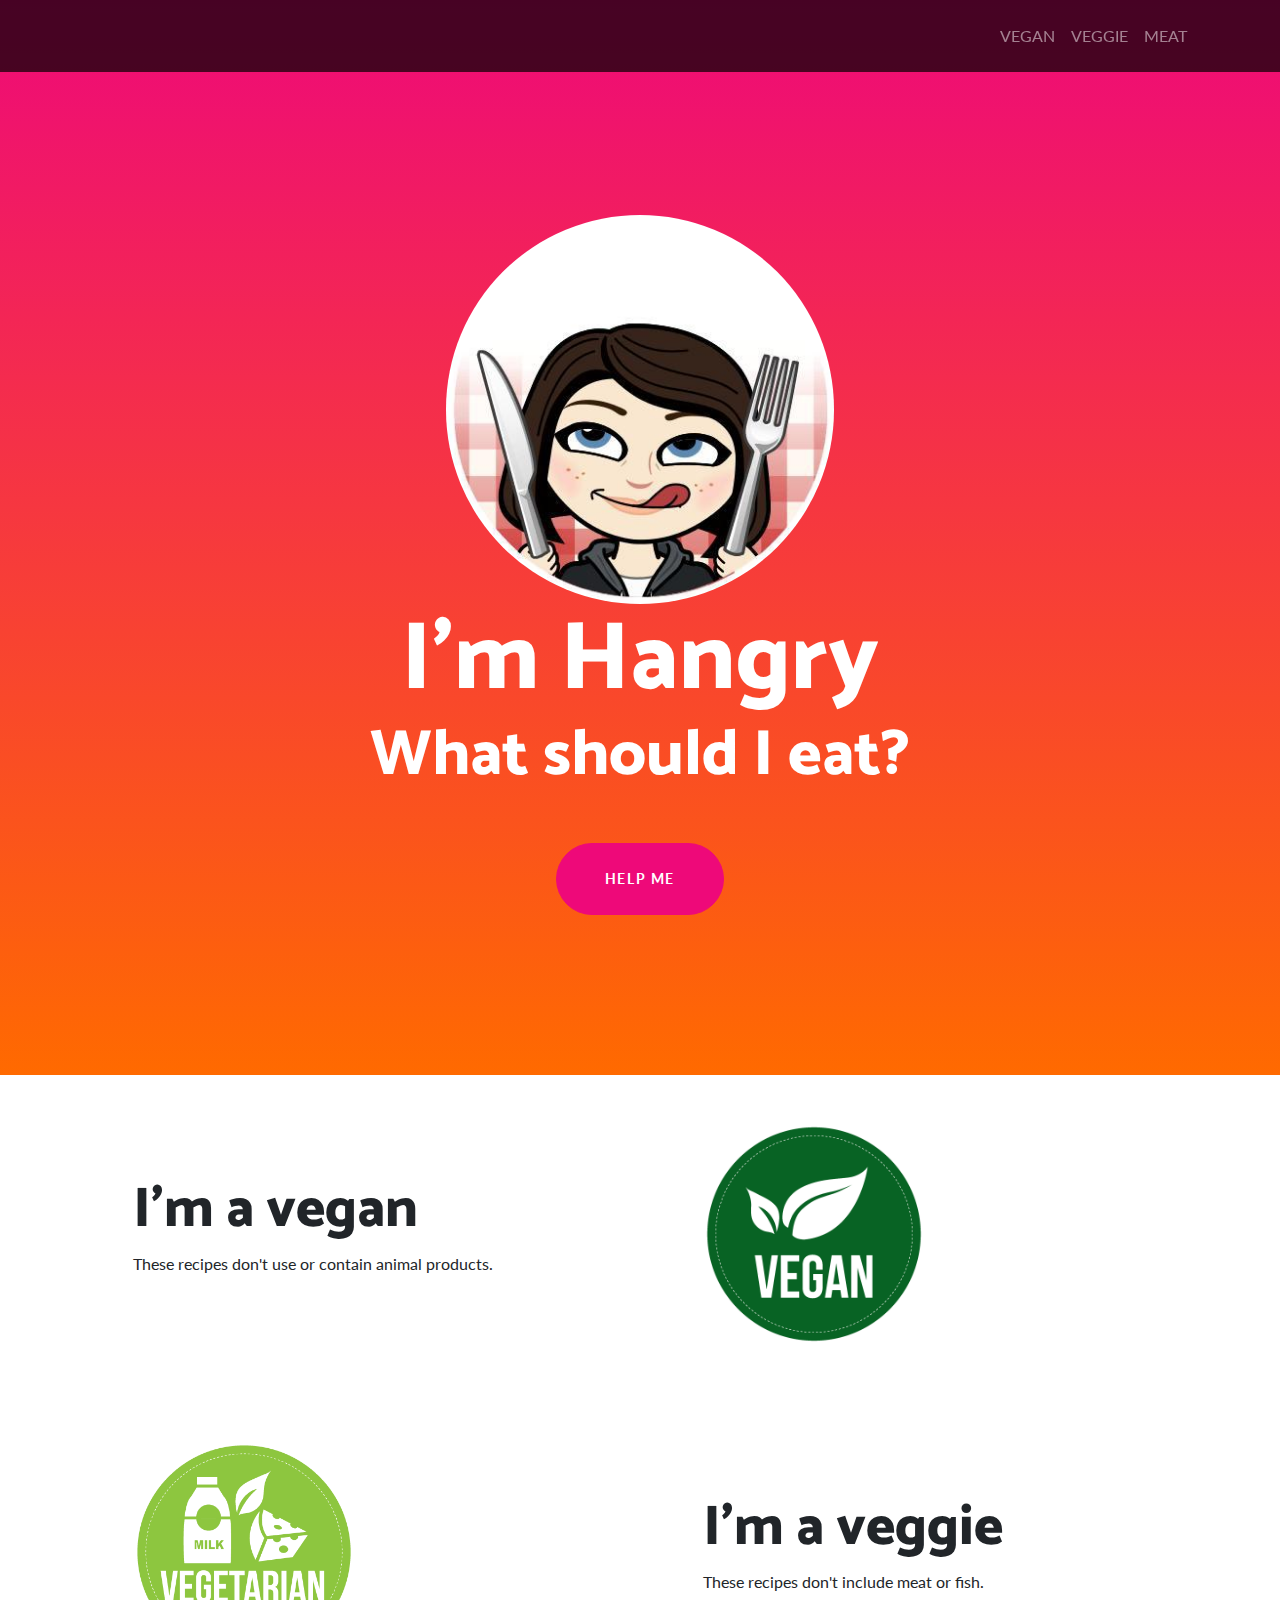
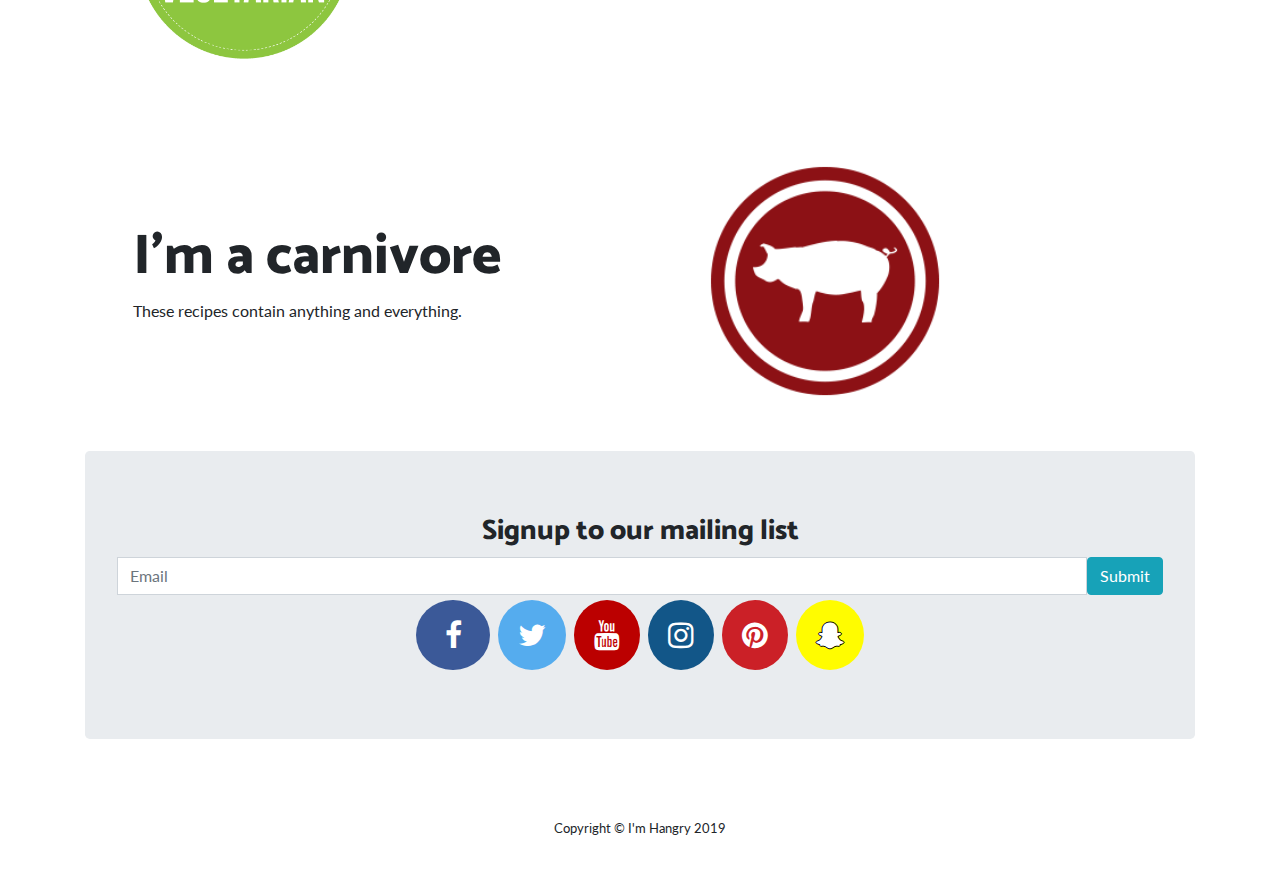
==== about.html @ 260f8121 "Create about.html" ====
<!DOCTYPE html>
<html lang="en">

<head>

  <meta charset="utf-8">
  <meta name="viewport" content="width=device-width, initial-scale=1, shrink-to-fit=no">
  <meta name="Hangry" content="">
  <meta name="Shannon" content="">

  <title>I'm Hangry</title>

  <!-- Bootstrap core CSS -->
  <link href="vendor/bootstrap/css/bootstrap.min.css" rel="stylesheet">

  <!-- Custom fonts for this template -->
  <link href="https://fonts.googleapis.com/css?family=Catamaran:100,200,300,400,500,600,700,800,900" rel="stylesheet">
  <link href="https://fonts.googleapis.com/css?family=Lato:100,100i,300,300i,400,400i,700,700i,900,900i" rel="stylesheet">

  <!-- Custom styles for this template -->
  <link href="css/one-page-wonder.min.css" rel="stylesheet">

  <!-- Add icon library -->
  <link rel="stylesheet" href="https://cdnjs.cloudflare.com/ajax/libs/font-awesome/4.7.0/css/font-awesome.min.css">

  <style>
.fa {
  padding: 20px;
  font-size: 30px;
  text-align: center;
  text-decoration: none;
  margin: 5px 2px;
  border-radius: 50%;
}

  .fa:hover {
      opacity: 0.7;
  }

  .fa-twitter {
    background: #55ACEE;
    color: white;
  }

  .fa-facebook {
    background: #3B5998;
    color: white;
  }

  .fa-youtube {
    background: #bb0000;
    color: white;
  }

  .fa-instagram {
    background: #125688;
    color: white;
  }

  .fa-pinterest {
    background: #cb2027;
    color: white;
  }

  .fa-snapchat-ghost {
    background: #fffc00;
    color: white;
    text-shadow: -1px 0 black, 0 1px black, 1px 0 black, 0 -1px black;
  }

  </style>

</head>

<body>


  <!-- Navigation -->
  <nav class="navbar navbar-expand-lg navbar-dark navbar-custom fixed-top">
    <div class="container">
      <button class="navbar-toggler" type="button" data-toggle="collapse" data-target="#navbarResponsive" aria-controls="navbarResponsive" aria-expanded="false" aria-label="Toggle navigation">
        <span class="navbar-toggler-icon"></span>
      </button>
      <div class="collapse navbar-collapse" id="navbarResponsive">
        <ul class="navbar-nav ml-auto">
            <a class="nav-link" href="vegan.html">VEGAN</a>
            <a class="nav-link" href="veggie.html">VEGGIE</a>
            <a class="nav-link" href="meat.html">MEAT</a>
        </ul>
      </div>
    </div>
  </nav>

  <header class="masthead text-center text-white">
    <div class="masthead-content">
      <div class="container">
        <img class="img-fluid rounded-circle" src="img/hungry.jpeg" alt="" style="width:35%"">
        <h1 class="masthead-heading mb-0">I'm Hangry</h1>
        <h2 class="masthead-subheading mb-0">What should I eat?</h2>
        <a href="https://www.just-eat.co.uk/"" img class="btn btn-primary btn-xl rounded-pill mt-5">Help Me</a>
      </div>
    </div>
  </header>

  <section>
    <div class="container">
      <div class="row align-items-center">
        <div class="col-lg-6 order-lg-2">
          <div class="p-5">
            <a href="vegan.html">
              <img class="img-fluid rounded-circle" src="img/vegan.png" alt="" style="width:50%"">
             </a>
          </div>
        </div>
        <div class="col-lg-6 order-lg-1">
          <div class="p-5">
            <h2 class="display-4">I'm a vegan</h2>
            <p>These recipes don't use or contain animal products.</p>
          </div>
        </div>
      </div>
    </div>
  </section>

  <section>
    <div class="container">
      <div class="row align-items-center">
        <div class="col-lg-6">
          <div class="p-5">
            <a href="veggie.html">
              <img class="img-fluid rounded-circle" src="img/veggie.png" alt="" style="width:50%">
            </a>
          </div>
        </div>
        <div class="col-lg-6">
          <div class="p-5">
            <h2 class="display-4">I'm a veggie</h2>
            <p>These recipes don't include meat or fish.</p>
          </div>
        </div>
      </div>
    </div>
  </section>

  <section>
    <div class="container">
      <div class="row align-items-center">
        <div class="col-lg-6 order-lg-2">
          <div class="p-5">
            <a href="meat.html">
              <img class="img-fluid rounded-circle" src="img/meat.png" alt="" style="width:55%">
             </a>
          </div>
        </div>
        <div class="col-lg-6 order-lg-1">
          <div class="p-5">
            <h2 class="display-4">I'm a carnivore</h2>
            <p>These recipes contain anything and everything.</p>
          </div>
        </div>
      </div>
    </div>
  </section>

  <div class="container" align="center">
      <div class="jumbotron">
        <h3>Signup to our mailing list</h3>
          <form>
            <div class="input-group">
              <span class="input-group-addon"><i class="glyphicon glyphicon-user"></i></span>
              <input id="email" type="text" class="form-control" name="email" placeholder="Email">
              <input type="submit" class="btn btn-info" value="Submit">
            </div>
          </form>
            <!-- Add font awesome icons -->
            <a href="https://www.facebook.com" class="fa fa-facebook" style="width:7%"></a>
            <a href="https://www.twitter.com" class="fa fa-twitter"></a>
            <a href="https://www.youtube.com" class="fa fa-youtube"></a>
            <a href="https://www.instagram.com" class="fa fa-instagram"></a>
            <a href="https://www.pinterest.com" class="fa fa-pinterest"></a>
            <a href="https://www.snapchat.com" class="fa fa-snapchat-ghost"></a>
      </div>
  </div>



  <!-- Footer -->
  <footer class="py-5 bg-white">
    <div class="container">
      <p class="m-0 text-center text-black small">Copyright &copy; I'm Hangry 2019</p>
    </div>
    <!-- /.container -->
  </footer>

  <!-- Bootstrap core JavaScript -->
  <script src="vendor/jquery/jquery.min.js"></script>
  <script src="vendor/bootstrap/js/bootstrap.bundle.min.js"></script>

</body>

</html>
---- css/one-page-wonder.min.css ----
/*!
 * Start Bootstrap - One Page Wonder v5.0.4 (https://startbootstrap.com/template-overviews/one-page-wonder)
 * Copyright 2013-2019 Start Bootstrap
 * Licensed under MIT (https://github.com/BlackrockDigital/startbootstrap-one-page-wonder/blob/master/LICENSE)
 */body{font-family:Lato}h1,h2,h3,h4,h5,h6{font-family:Catamaran;font-weight:800!important}.btn-xl{text-transform:uppercase;padding:1.5rem 3rem;font-size:.9rem;font-weight:700;letter-spacing:.1rem}.bg-black{background-color:#000!important}.rounded-pill{border-radius:5rem}.navbar-custom{padding-top:1rem;padding-bottom:1rem;background-color:rgba(0,0,0,.7)}.navbar-custom .navbar-brand{text-transform:uppercase;font-size:1rem;letter-spacing:.1rem;font-weight:700}.navbar-custom .navbar-nav .nav-item .nav-link{text-transform:uppercase;font-size:.8rem;font-weight:700;letter-spacing:.1rem}header.masthead{position:relative;overflow:hidden;padding-top:calc(7rem + 72px);padding-bottom:7rem;background:-webkit-gradient(linear,left bottom,left top,from(#ff6a00),to(#ee0979));background:linear-gradient(0deg,#ff6a00 0,#ee0979 100%);background-repeat:no-repeat;background-position:center center;background-attachment:scroll;background-size:cover}header.masthead .masthead-content{z-index:1;position:relative}header.masthead .masthead-content .masthead-heading{font-size:4rem}header.masthead .masthead-content .masthead-subheading{font-size:2rem}header.masthead .bg-circle{z-index:0;position:absolute;border-radius:100%;background:-webkit-gradient(linear,left bottom,left top,from(#ee0979),to(#ff6a00));background:linear-gradient(0deg,#ee0979 0,#ff6a00 100%)}header.masthead .bg-circle-1{height:90rem;width:90rem;bottom:-55rem;left:-55rem}header.masthead .bg-circle-2{height:50rem;width:50rem;top:-25rem;right:-25rem}header.masthead .bg-circle-3{height:20rem;width:20rem;bottom:-10rem;right:5%}header.masthead .bg-circle-4{height:30rem;width:30rem;top:-5rem;right:35%}@media (min-width:992px){header.masthead{padding-top:calc(10rem + 55px);padding-bottom:10rem}header.masthead .masthead-content .masthead-heading{font-size:6rem}header.masthead .masthead-content .masthead-subheading{font-size:4rem}}.bg-primary{background-color:#ee0979!important}.btn-primary{background-color:#ee0979;border-color:#ee0979}.btn-primary:active,.btn-primary:focus,.btn-primary:hover{background-color:#bd0760!important;border-color:#bd0760!important}.btn-primary:focus{-webkit-box-shadow:0 0 0 .2rem rgba(238,9,121,.5);box-shadow:0 0 0 .2rem rgba(238,9,121,.5)}.btn-secondary{background-color:#ff6a00;border-color:#ff6a00}.btn-secondary:active,.btn-secondary:focus,.btn-secondary:hover{background-color:#c50!important;border-color:#c50!important}.btn-secondary:focus{-webkit-box-shadow:0 0 0 .2rem rgba(255,106,0,.5);box-shadow:0 0 0 .2rem rgba(255,106,0,.5)}
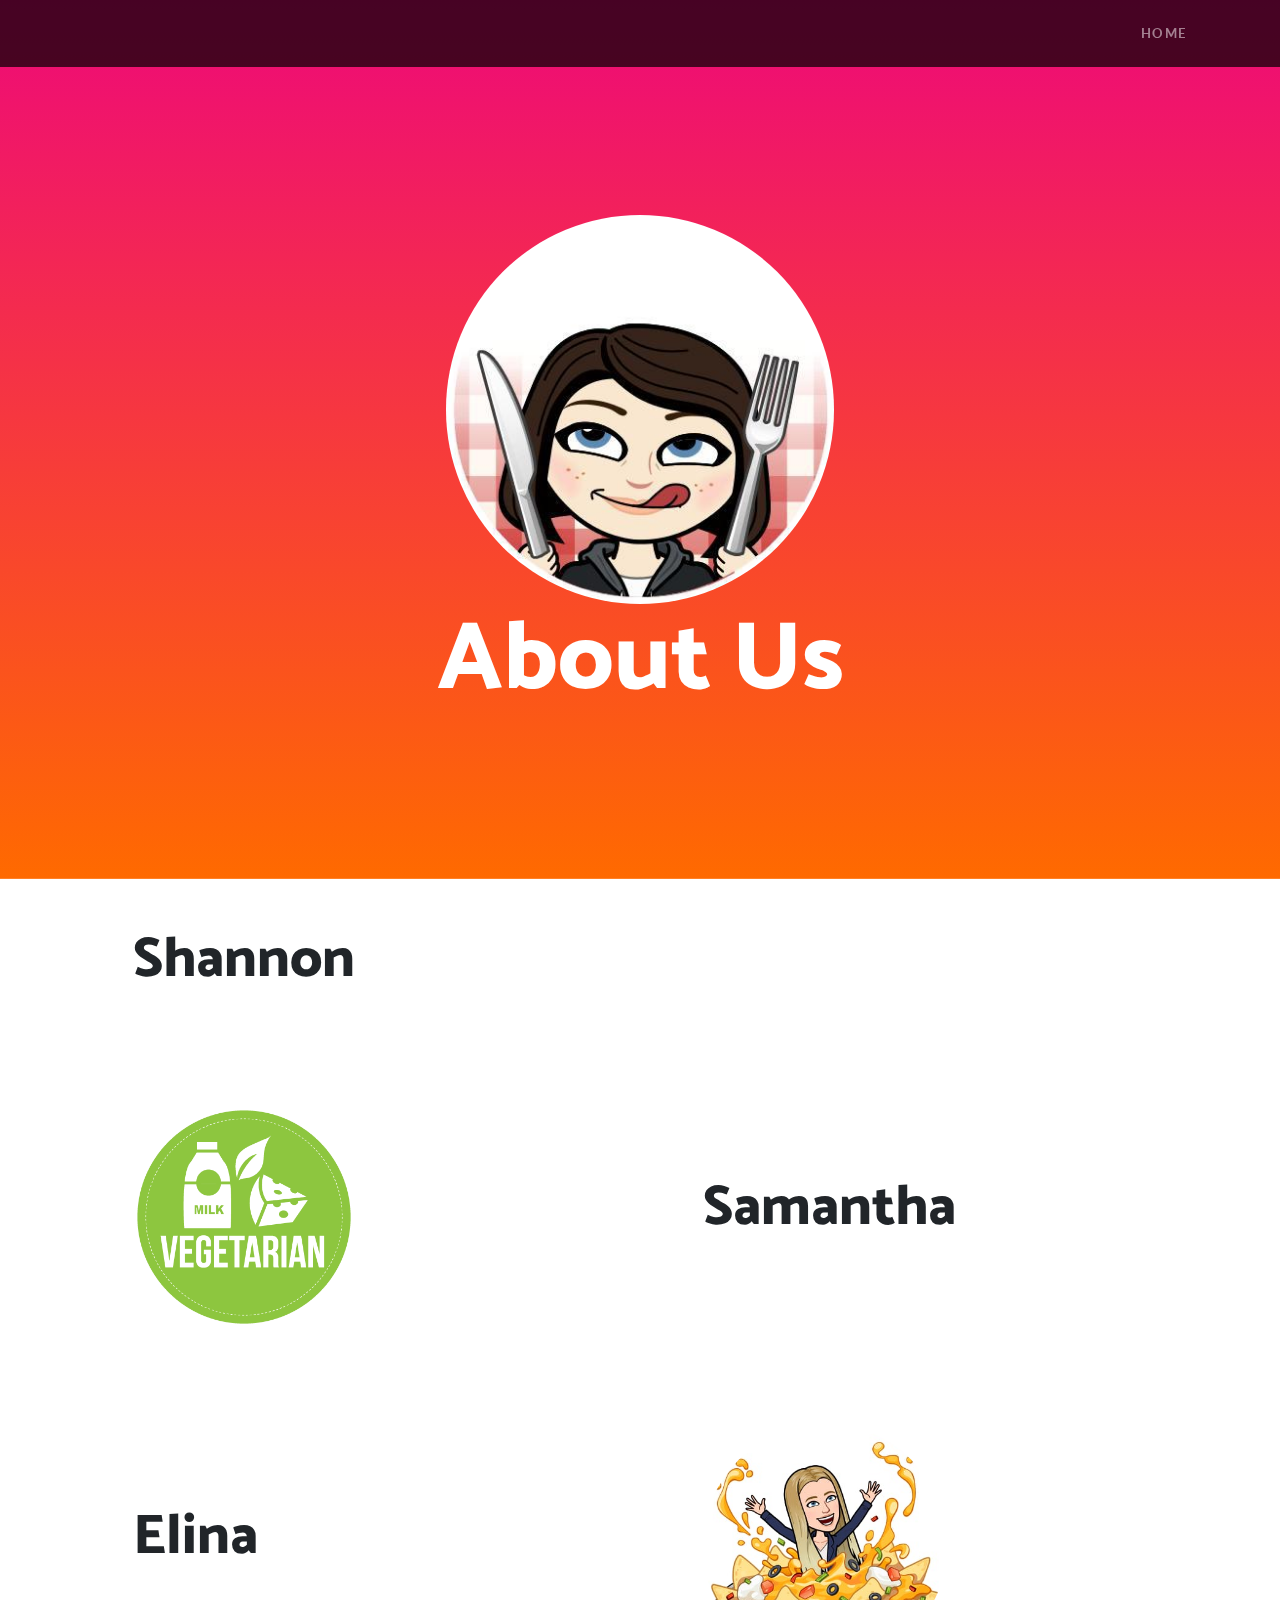
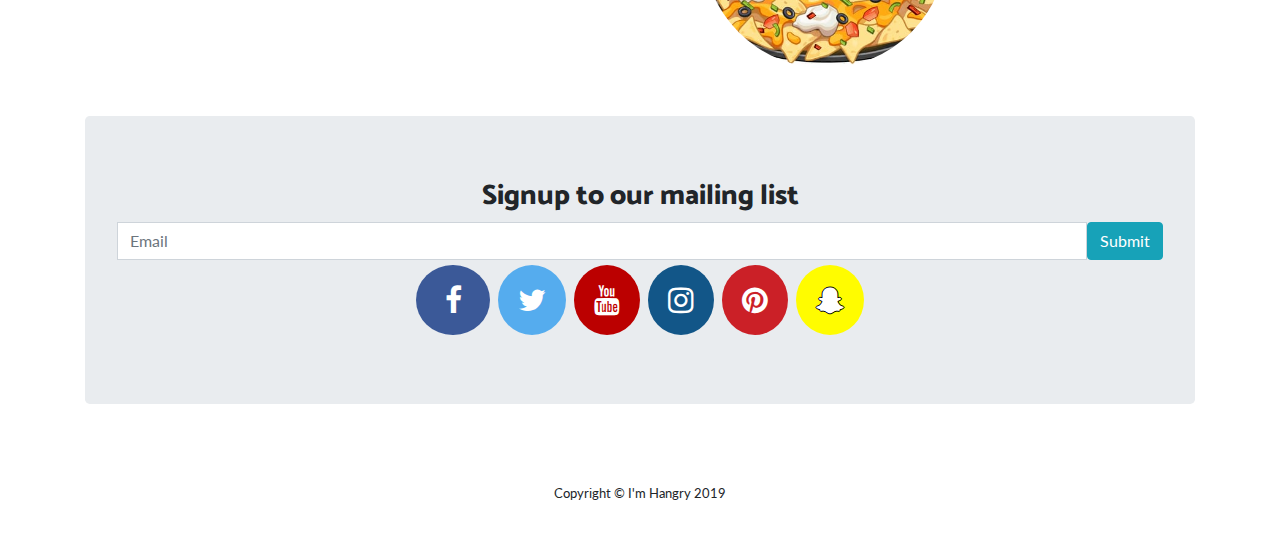
==== commit fb6dff7c: "About Page Changes" ====
--- a/about.html
+++ b/about.html
@@ -83,9 +83,9 @@
       </button>
       <div class="collapse navbar-collapse" id="navbarResponsive">
         <ul class="navbar-nav ml-auto">
-            <a class="nav-link" href="vegan.html">VEGAN</a>
-            <a class="nav-link" href="veggie.html">VEGGIE</a>
-            <a class="nav-link" href="meat.html">MEAT</a>
+          <li class="nav-item">
+            <a class="nav-link" href="index.html">Home</a>
+          </li>
         </ul>
       </div>
     </div>
@@ -95,9 +95,8 @@
     <div class="masthead-content">
       <div class="container">
         <img class="img-fluid rounded-circle" src="img/hungry.jpeg" alt="" style="width:35%"">
-        <h1 class="masthead-heading mb-0">I'm Hangry</h1>
-        <h2 class="masthead-subheading mb-0">What should I eat?</h2>
-        <a href="https://www.just-eat.co.uk/"" img class="btn btn-primary btn-xl rounded-pill mt-5">Help Me</a>
+        <h1 class="masthead-heading mb-0">About Us</h1>
+        <h2 class="masthead-subheading mb-0"></h2>
       </div>
     </div>
   </header>
@@ -108,14 +107,14 @@
         <div class="col-lg-6 order-lg-2">
           <div class="p-5">
             <a href="vegan.html">
-              <img class="img-fluid rounded-circle" src="img/vegan.png" alt="" style="width:50%"">
+              <img class="img-fluid rounded-circle" src="img/shannon.jpeg" alt="" style="width:50%"">
              </a>
           </div>
         </div>
         <div class="col-lg-6 order-lg-1">
           <div class="p-5">
-            <h2 class="display-4">I'm a vegan</h2>
-            <p>These recipes don't use or contain animal products.</p>
+            <h2 class="display-4">Shannon</h2>
+            <p></p>
           </div>
         </div>
       </div>
@@ -134,8 +133,8 @@
         </div>
         <div class="col-lg-6">
           <div class="p-5">
-            <h2 class="display-4">I'm a veggie</h2>
-            <p>These recipes don't include meat or fish.</p>
+            <h2 class="display-4">Samantha</h2>
+            <p></p>
           </div>
         </div>
       </div>
@@ -148,14 +147,14 @@
         <div class="col-lg-6 order-lg-2">
           <div class="p-5">
             <a href="meat.html">
-              <img class="img-fluid rounded-circle" src="img/meat.png" alt="" style="width:55%">
+              <img class="img-fluid rounded-circle" src="img/Elina.jpeg" alt="" style="width:55%">
              </a>
           </div>
         </div>
         <div class="col-lg-6 order-lg-1">
           <div class="p-5">
-            <h2 class="display-4">I'm a carnivore</h2>
-            <p>These recipes contain anything and everything.</p>
+            <h2 class="display-4">Elina</h2>
+            <p></p>
           </div>
         </div>
       </div>
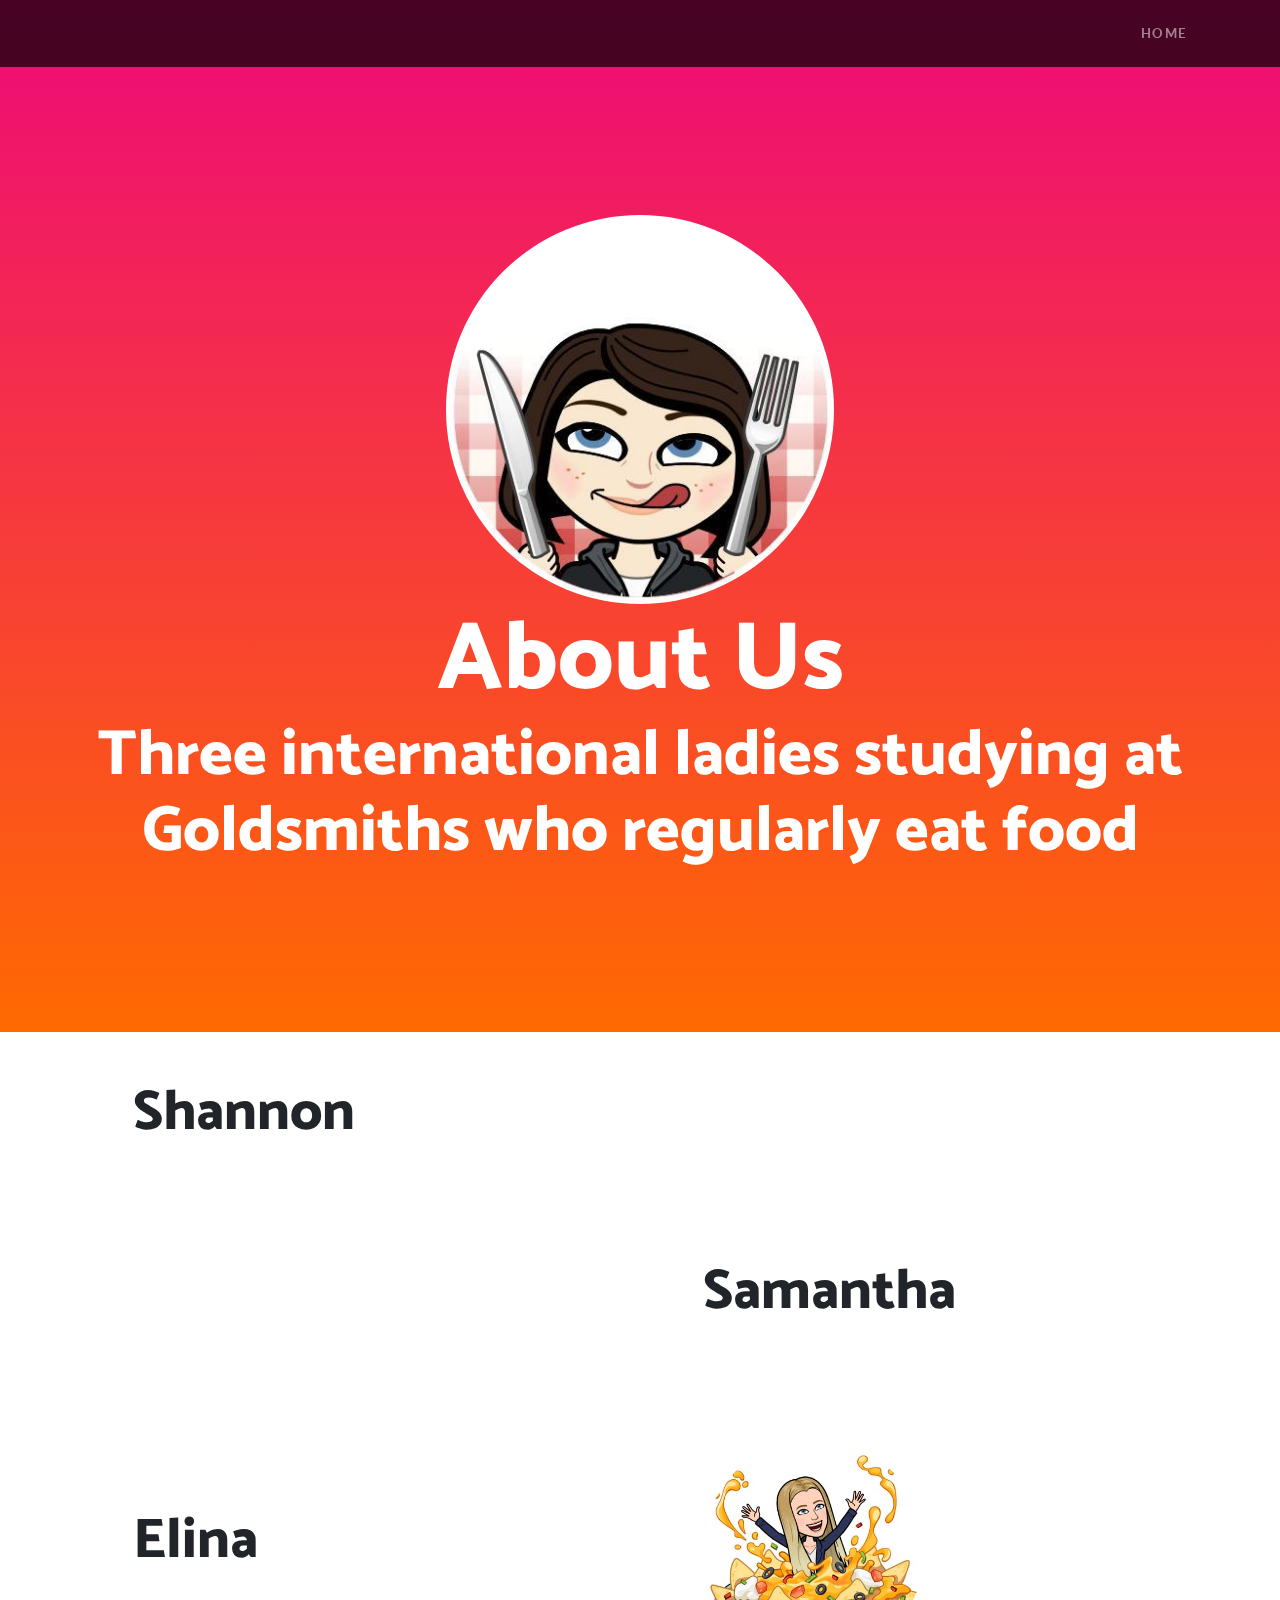
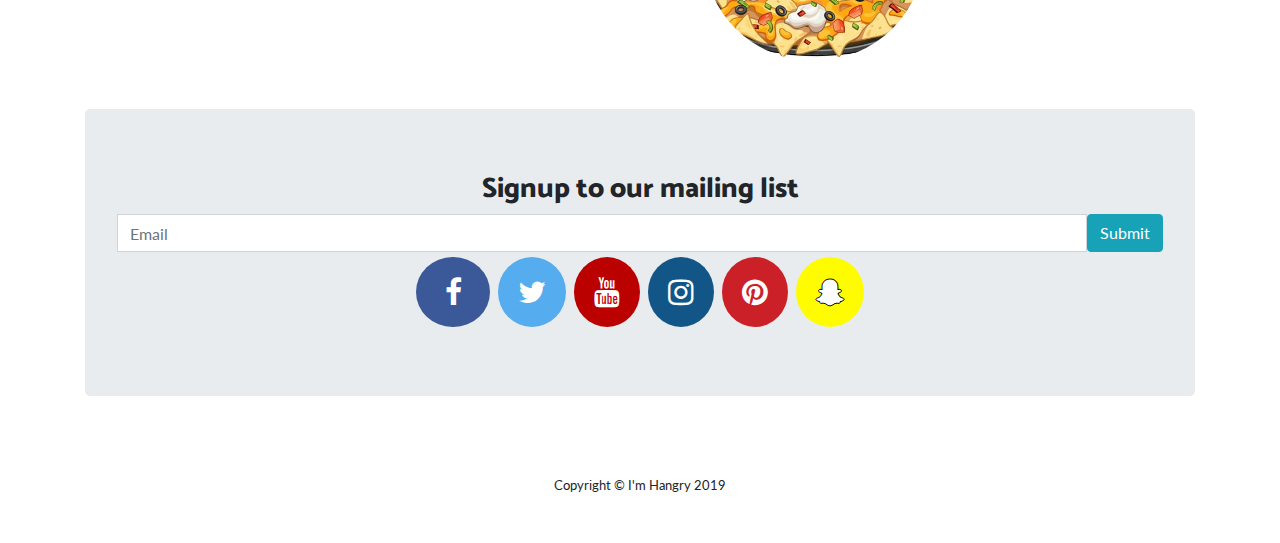
==== commit 20784b8d: "About Us Page" ====
--- a/about.html
+++ b/about.html
@@ -96,7 +96,7 @@
       <div class="container">
         <img class="img-fluid rounded-circle" src="img/hungry.jpeg" alt="" style="width:35%"">
         <h1 class="masthead-heading mb-0">About Us</h1>
-        <h2 class="masthead-subheading mb-0"></h2>
+        <h2 class="masthead-subheading mb-0">Three international ladies studying at Goldsmiths who regularly eat food</h2>
       </div>
     </div>
   </header>
@@ -127,7 +127,7 @@
         <div class="col-lg-6">
           <div class="p-5">
             <a href="veggie.html">
-              <img class="img-fluid rounded-circle" src="img/veggie.png" alt="" style="width:50%">
+              <img class="img-fluid rounded-circle" src="img/canadian.jpg" alt="" style="width:100%">
             </a>
           </div>
         </div>
@@ -147,7 +147,7 @@
         <div class="col-lg-6 order-lg-2">
           <div class="p-5">
             <a href="meat.html">
-              <img class="img-fluid rounded-circle" src="img/Elina.jpeg" alt="" style="width:55%">
+              <img class="img-fluid rounded-circle" src="img/Elina.jpeg" alt="" style="width:50%">
              </a>
           </div>
         </div>
